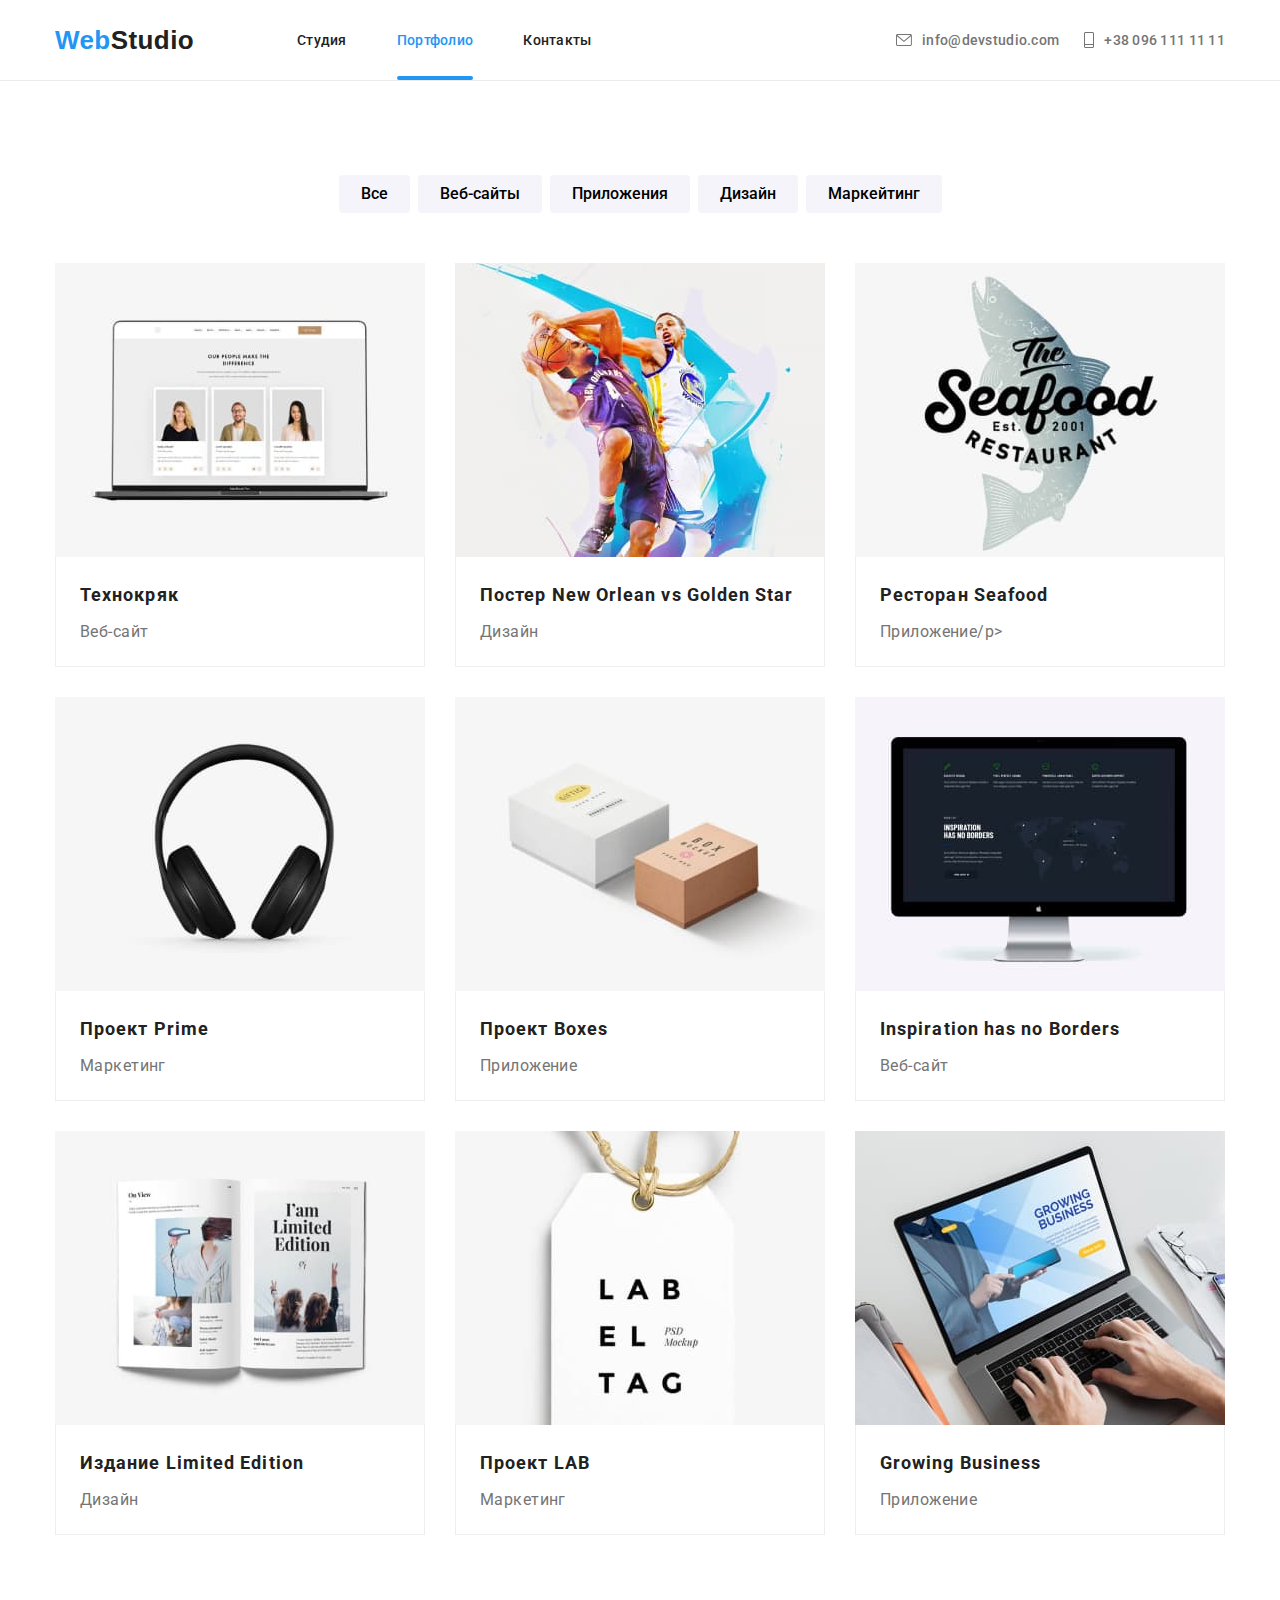
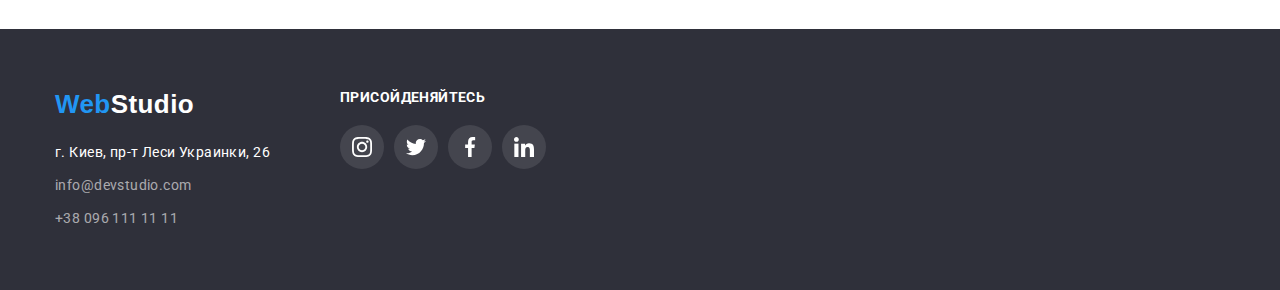
==== portfolio.html @ 555ea658 "Step 1" ====
<!DOCTYPE html>
<html lang="ru">

    <head>
        <meta charset="UTF-8">
        <meta http-equiv="X-UA-Compatible" content="IE=edge">
        <meta name="viewport" content="width=device-width, initial-scale=1.0">
        <link rel="stylesheet" href="css/modern-normalize.css">
        <link rel="stylesheet" href="css/style.css">
        <link
            href="https://fonts.googleapis.com/css2?family=Montserrat:wght@700&family=Roboto:wght@400;500;700;900&display=swap"
            rel="stylesheet">
        <title lang="en">Web Studio</title>
    </head>
    <body class="body">
        <header class="header">
            <div class="container header-box">
                <nav class="nav">
                    <a class="link logo nav-a" href="index.html" lang="en">Web<span class="header-span">Studio</span></a>
                    <ul class="list nav-list">
                        <li class="nav-item">
                            <a class="link nav-link " href="index.html">Студия</a>
                        </li>
                        <li class="nav-item">
                            <a class="link current nav-link " href="portfolio.html">Портфолио</a>
                        </li>
                        <li class="nav-item">
                            <a class="link nav-link " href="#">Контакты</a>
                        </li>
                    </ul>
                </nav>
                <ul class="list header-address">
                    <li class="header-address-item">
                        <a class="link header-contact  " href="mailto:info@devstudio.com">
                            <svg class="icon-mail" width="16" height="12">
                                <use href="images/icons.svg#icon-mail"></use>
                            </svg>
                            info@devstudio.com</a>
                    </li>
                    <li class="header-address-item">
                        <a class="link header-contact " href="tel:+380961111111">
                            <svg class="icon-tel" width="10" height="16">
                                <use href="images/icons.svg#icon-tel"></use>
                            </svg>
                            +38 096 111 11 11</a>
                    </li>
                </ul>
            </div>
        </header>
        <main class="portfolio">
            <div class="container">
                <h1 class="visually-hidden">Портфолио</h1>
                <ul class="list search-list">
                    <li class="search-item"><button class="search-btn" type="button">Все</button></li>
                    <li class="search-item"><button class="search-btn" type="button">Веб-сайты</button></li>
                    <li class="search-item"><button class="search-btn" type="button">Приложения</button></li>
                    <li class="search-item"><button class="search-btn" type="button">Дизайн</button></li>
                    <li class="search-item"><button class="search-btn" type="button">Маркейтинг</button></li>
                </ul>
            </div>
            <div class="container">
                <ul class="list product-list">
                    <li class="product-item">
                        <a class="product-link link" href="" target="_blank" rel="noreferrer noopener">
                            <div class="product-box-shadow">
                                <div class="product-description-box">
                                    <img class="product-img" width="370" src="images/portfolio_img.jpg" alt="ноутбук">
                                    <div class="product-description">
                                        <p class="product-description-text">Технокряк это современная площадка распространения коронавируса. Компании используют
                                            эту платформу для цифрового
                                            шпионажа и атак на защищённые сервера конкурентов.</p>
                                    </div>
                                </div>
                                <div class="product-title-box">
                                    <h2 class="product-title">Технокряк</h2>
                                    <p class="product-post-title">Веб-сайт</p>
                                </div>
                            </div>
                        </a>    
                    </li>
                    <li class="product-item">
                        <a class="product-link link" href="" target="_blank" rel="noreferrer noopener">
                            <div class="product-box-shadow">
                                <div class="product-description-box">
                                    <img class="product-img" width="370" src="images/portfolio_img2.jpg" alt="два баскетболиста">   
                                    <div class="product-description">
                                        <p class="product-description-text">
                                            Lorem ipsum dolor sit amet consectetur adipisicing elit. Sunt, non?
                                        </p>
                                    </div>
                                </div>
                                <div class="product-title-box">
                                    <h2 class="product-title">Постер New Orlean vs Golden Star</h2>
                                    <p class="product-post-title">Дизайн</p>
                                </div>
                            </div>
                        </a>
                    </li>
                    <li class="product-item">
                        <a class="product-link link" href="" target="_blank" rel="noreferrer noopener">
                            <div class="product-box-shadow">
                                <div class="product-description-box">
                                    <img class="product-img" width="370" src="images/portfolio_img3.jpg" alt="эмблема в форме рыбы с названием ресторана">
                                    <div class="product-description">
                                        <p class="product-description-text">
                                            Lorem ipsum dolor, sit amet consectetur adipisicing elit. Modi, vel!
                                        </p>
                                    </div>
                                </div>
                                <div class="product-title-box">
                                    <h2 class="product-title">Ресторан Seafood</h2>
                                    <p class="product-post-title">Приложение/p>
                                </div>
                            </div>
                        </a>
                    </li>
                    <li class="product-item">
                        <a class="product-link link" href="" target="_blank" rel="noreferrer noopener">
                            <div class="product-box-shadow">
                                <div class="product-description-box">
                                    <img class="product-img" width="370" src="images/portfolio_img4.jpg" alt="наушники">
                                    <div class="product-description">
                                        <p class="product-description-text">
                                            Lorem ipsum dolor, sit amet consectetur adipisicing elit. Doloremque, atque?
                                        </p>
                                    </div>
                                </div>
                                <div class="product-title-box">
                                    <h2 class="product-title">Проект Prime</h2>
                                    <p class="product-post-title">Маркетинг</p>
                                </div>
                            </div>
                        </a>
                    </li>
                    <li class="product-item">
                        <a class="product-link link" href="" target="_blank" rel="noreferrer noopener">
                            <div class="product-box-shadow">
                                <div class="product-description-box">
                                    <img class="product-img" width="370" src="images/portfolio_img5.jpg" alt="два кубика">
                                    <div class="product-description">
                                        <p class="product-description-text">
                                            Lorem ipsum dolor sit amet consectetur, adipisicing elit. Saepe excepturi fugit enim,
                                             similique incidunt earum suscipit ipsam recusandae officiis accusamus.
                                        </p>
                                    </div>
                                </div>
                                <div class="product-title-box">
                                    <h2 class="product-title">Проект Boxes</h2>
                                    <p class="product-post-title">Приложение</p>
                                </div>
                            </div>
                        </a>
                    </li>
                    <li class="product-item">
                        <a class="product-link link" href="" target="_blank" rel="noreferrer noopener">
                            <div class="product-box-shadow">
                                <div class="product-description-box">
                                    <img class="product-img" width="370" src="images/portfolio_img6.jpg" alt="экран компьютера">
                                    <div class="product-description">
                                        <p class="product-description-text">
                                            Lorem ipsum dolor sit, amet consectetur adipisicing elit. Architecto, porro.
                                        </p>
                                    </div>
                                </div>
                                <div class="product-title-box">
                                    <h2 class="product-title" lang="en">Inspiration has no Borders</h2>
                                    <p class="product-post-title">Веб-сайт</p>
                                </div>
                            </div>
                        </a>
                    </li>
                    <li class="product-item">
                        <a class="product-link link" href="" target="_blank" rel="noreferrer noopener">
                            <div class="product-box-shadow">
                                <div class="product-description-box">
                                    <img class="product-img" width="370" src="images/portfolio_img7.jpg" alt="журнал">
                                    <div class="product-description">
                                        <p class="product-description-text">
                                            Lorem ipsum dolor sit amet consectetur adipisicing elit. Odio, atque?
                                        </p>
                                    </div>
                                </div>
                                <div class="product-title-box">
                                    <h2 class="product-title">Издание Limited Edition</h2>
                                    <p class="product-post-title">Дизайн</p>
                                </div>
                            </div> 
                        </a>
                    </li>
                    <li class="product-item">
                        <a class="product-link link" href="" target="_blank" rel="noreferrer noopener">
                            <div class="product-box-shadow">
                                <div class="product-description-box">
                                    <img class="product-img" width="370" src="images/portfolio_img8.jpg" alt="вкладыш">
                                    <div class="product-description">
                                        <p class="product-description-text">
                                            Lorem ipsum dolor sit, amet consectetur adipisicing elit. Earum, dolor.
                                        </p>
                                    </div>
                                </div>
                                <div class="product-title-box">
                                    <h2 class="product-title">Проект LAB</h2>
                                    <p class="product-post-title">Маркетинг</p>
                                </div>
                            </div>
                        </a>
                    </li>
                    <li class="product-item">
                        <a class="product-link link" href="" target="_blank" rel="noreferrer noopener">
                            <div class="product-box-shadow">
                                <div class="product-description-box">
                                    <img class="product-img" width="370" src="images/portfolio_img9.jpg" alt="ноутбук">
                                    <div class="product-description">
                                        <p class="product-description-text">
                                            Lorem ipsum dolor, sit amet consectetur 
                                            adipisicing elit. Quo totam voluptate qui 
                                            porro, libero sequi placeat. Eum maiores at neque 
                                            dolores quae quibusdam accusamus explicabo quas voluptas 
                                            odit quis veniam veritatis iste, ut eius nesciunt, nihil 
                                            atque laudantium non accusantium voluptatum ratione 
                                            dolore! Totam, ratione qui! Sequi ducimus temporibus 
                                            eaque consequatur quasi aliquid expedita. Soluta sunt 
                                            laborum veniam ipsa iste nesciunt, officiis facilis autem 
                                            dolorem provident.
                                        </p>                              
                                    </div>
                                </div>
                                <div class="product-title-box">
                                    <h2 class="product-title" lang="en">Growing Business</h2>
                                    <p class="product-post-title">Приложение</p>
                                </div>
                            </div> 
                        </a>
                    </li>
                </ul>
            </div>
        </main>
        <footer class="footer">
            <div class="container footer-box">
                <div class="social-box">
                    <h2 class="social-title">Присойденяйтесь</h2>
                    <ul class="social-list list">
                        <li class="social-item">
                            <a href="" class="social-link" target="_blank" rel="noreferrer noopener">
                                <div class="social-icon-box">
                                    <svg class="social-icon">
                                        <use href="images/icons.svg#icon-instagram-2-1"></use>
                                    </svg>
                                </div>
                            </a>
                        </li>
                        <li class="social-item">
                            <a href="" class="social-link" target="_blank" rel="noreferrer noopener">
                                <div class="social-icon-box">
                                    <svg class="social-icon">
                                        <use href="images/icons.svg#icon-twitter-1"></use>
                                    </svg>
                                </div>
                            </a>
                        </li>
                        <li class="social-item">
                            <a href="" class="social-link" target="_blank" rel="noreferrer noopener">
                                <div class="social-icon-box">
                                    <svg class="social-icon">
                                        <use href="images/icons.svg#icon-facebook-1"></use>
                                    </svg>
                                </div>
                            </a>
                        </li>
                        <li class="social-item">
                            <a href="" class="social-link" target="_blank" rel="noreferrer noopener">
                                <div class="social-icon-box">
                                    <svg class="social-icon">
                                        <use href="images/icons.svg#icon-linkedin-1"></use>
                                    </svg>
                                </div>
                            </a>
                        </li>
                    </ul>
                </div>
                <div class="address-box">
                    <a class="link logo footer-a" href="index.html" lang="en">Web<span class="footer-span">Studio</span></a>
                    <address class="address">
                        <ul class="list address-list">
                            <li class="address-item"><a class="link address-link"
                                    href="https://www.google.com/maps/place/%D0%B1%D1%83%D0%BB.+%D0%9B%D0%B5%D1%81%D0%B8+%D0%A3%D0%BA%D1%80%D0%B0%D0%B8%D0%BD%D0%BA%D0%B8,+26,+%D0%9A%D0%B8%D0%B5%D0%B2,+02000/@50.4265807,30.5361971,17z/data=!4m13!1m7!3m6!1s0x40d4cf0e033ecbe9:0x57a4dffefec77da0!2z0LHRg9C7LiDQm9C10YHQuCDQo9C60YDQsNC40L3QutC4LCAyNiwg0JrQuNC10LIsIDAyMDAw!3b1!8m2!3d50.4265807!4d30.5383858!3m4!1s0x40d4cf0e033ecbe9:0x57a4dffefec77da0!8m2!3d50.4265807!4d30.5383858"
                                    target="_blank" rel="noreferrer noopener">г. Киев, пр-т Леси Украинки, 26</a></li>
                            <li class="address-item"><a class="link address-contact"
                                    href="mailto:info@devstudio.com">info@devstudio.com</a>
                            </li>
                            <li class="address-item"><a class="link address-contact" href="tel:+380961111111">+38 096 111 11
                                    11</a></li>
                        </ul>
                    </address>
                </div>
            </div>
        </footer>
    </body>
</html>
---- css/style.css ----
:root {
  --brand-color: #2196f3;
  --first-color: #ffffff;
  --second-color: #757575;
  --third-color: #212121;
  --icon-color: #afb1b8;
  --bg-color: #f5f4fa;
  --btn-hover: #188ce8;
}
body {
  font-family: 'Roboto', sans-serif;
  color: var(--third-color);
  font-size: 14px;
  font-weight: normal;
  letter-spacing: 0.03em;
}
body::-webkit-scrollbar {
  width: 10px;
}

body::-webkit-scrollbar-track {
  box-shadow: inset 0 0 6px rgba(0, 0, 0, 0.8);
}

body::-webkit-scrollbar-thumb {
  background-color: var(--second-color);
  outline: 1px solid var(--second-color);
}
p,
h1,
h2,
h3,
h4,
h5,
h6 {
  margin: 0;
}
ul {
  margin: 0;
  padding: 0;
}
img {
  display: block;
}
button {
  cursor: pointer;
}
.link {
  text-decoration: none;
}
.list {
  list-style: none;
}
.container {
  width: 1200px;
  padding-left: 15px;
  padding-right: 15px;
  margin: 0 auto;
}
.visually-hidden {
  position: absolute;
  white-space: nowrap;
  width: 1px;
  height: 1px;
  overflow: hidden;
  border: 0;
  padding: 0;
  clip: rect(0 0 0 0);
  clip-path: inset(50%);
  margin: -1px;
}
.logo {
  font-family: 'Raleway', sans-serif;
  font-style: normal;
  font-weight: bold;
  font-size: 26px;
  line-height: calc(31 / 26);
  color: var(--brand-color);
}
.title {
  font-size: 36px;
  line-height: calc(42 / 36);
  text-align: center;
}

/*--------------BACKDROP------------*/
.backdrop {
  width: 100vw;
  height: 100vh;
  background: rgba(0, 0, 0, 0.2);
  position: fixed;
  top: 0;
  transition: opacity 666ms 250ms, visibility 666ms 250ms;
}
.modal {
  width: 528px;
  min-height: 581px;
  background: #ffffff;
  box-shadow: 0px 1px 3px rgba(0, 0, 0, 0.12), 0px 1px 1px rgba(0, 0, 0, 0.14),
    0px 2px 1px rgba(0, 0, 0, 0.2);
  border-radius: 4px;
  position: absolute;
  top: 50%;
  left: 50%;
  transform: translate(-50%, -50%) scale(1) rotate(0);
  transition-property: transform babackground;
  transition-duration: 500ms;
  transition-delay: 250ms;
  padding: 40px;
}
.backdrop.is-hidden .modal {
  transform: translate(-50%, -250%) scale(0.3) rotate(90deg);
  background: var(--brand-color);
}
.modal-btn {
  background-color: transparent;
  border: 1px solid rgba(0, 0, 0, 0.1);
  box-sizing: border-box;
  width: 30px;
  height: 30px;
  border-radius: 50%;
  position: absolute;
  top: 8px;
  right: 8px;
  display: flex;
  justify-content: center;
  align-items: center;
}
.modal-icon-close {
  height: 18px;
  width: 18px;
}
.is-hidden {
  visibility: hidden;
  opacity: 0;
  pointer-events: none;
}
.modal-title {
  font-weight: bold;
  font-size: 20px;
  line-height: calc(23 / 20);
  text-align: center;
  color: var(--third-color);
  margin-bottom: 12px;
}
.form-input {
  width: 100%;
  height: 40px;
  margin-bottom: 10px;
  border: 1px solid rgba(33, 33, 33, 0.2);
  box-sizing: border-box;
  border-radius: 4px;
}
.form-textarea {
  border: 1px solid rgba(33, 33, 33, 0.2);
  box-sizing: border-box;
  border-radius: 4px;
  width: 100%;
  height: 120px;
  padding: 12px 16px;
  margin-bottom: 20px;
}
.form-name {
  font-size: 12px;
  line-height: calc(14 / 12);
  letter-spacing: 0.01em;
  color: var(--second-color);
}
.form-checkbox {
  font-size: 14px;
  line-height: calc(24 / 14);
  color: var(--second-color);
  display: flex;
  justify-content: center;
  align-items: center;
}
.form-input-checkbox {
  width: 16px;
  height: 15px;
  margin-right: 9px;
}
.form-link {
  color: var(--brand-color);
  margin-left: 5px;
  text-decoration: underline;
}
.form-btn-box {
  display: flex;
  justify-content: center;
  margin-top: 30px;
}
.form-btn {
  background: var(--brand-color);
  box-shadow: 0px 4px 4px rgba(0, 0, 0, 0.15);
  border-radius: 4px;
  font-weight: bold;
  font-size: 16px;
  line-height: calc(30 / 16);
  letter-spacing: 0.06em;
  color: var(--first-color);
  width: 200px;
  height: 50px;
  border: none;
  transition: box-shadow 250ms cubic-bezier(0.4, 0, 0.2, 1),
    background 250ms cubic-bezier(0.4, 0, 0.2, 1);
}
.form-btn:hover,
.form-btn:focus {
  background: var(--btn-hover);
}
/*---------------HEADER--------------*/
.header {
  border-bottom: 1px solid #ececec;
}
.header-box {
  display: flex;
  justify-content: space-between;
}
.nav {
  display: flex;
  align-items: center;
}
.nav-a {
  padding: 24px 78px 24px 0;
}
.header-span {
  color: var(--third-color);
}
.nav-list {
  display: flex;
}
.nav-link {
  color: inherit;
  font-weight: 500;
  line-height: calc(16 / 14);
  letter-spacing: 0.02em;
  padding: 32px 25px;
  transition: color 250ms cubic-bezier(0.4, 0, 0.2, 1);
}
.nav-link:focus,
.nav-link:hover {
  color: var(--brand-color);
}
.header-address {
  display: flex;
  align-items: center;
}
.header-contact {
  font-weight: 500;
  line-height: calc(16 / 14);
  letter-spacing: 0.02em;
  color: var(--second-color);
  padding: 32px 25px;
  display: flex;
  align-items: center;
  transition: color 250ms cubic-bezier(0.4, 0, 0.2, 1);
}
.header-contact:last-child {
  padding: 32px 0 32px 25px;
}
.header-contact:hover,
.header-contact:focus {
  color: var(--brand-color);
}
.icon-tel,
.icon-mail {
  fill: currentColor;
  margin-right: 10px;
}
.current {
  position: relative;
  color: var(--brand-color);
}
.current::after {
  content: '';
  position: absolute;
  height: 4px;
  width: calc(100% - 50px);
  background: var(--brand-color);
  left: 25px;
  bottom: 0;
  border-radius: 2px;
}

/*-------------address------------*/
.footer {
  background: #2f303a;
}
.footer-box {
  display: flex;
  padding-top: 60px;
  padding-bottom: 60px;
  flex-direction: row-reverse;
  justify-content: flex-end;
}
.address-box {
  display: flex;
  flex-direction: column;
  margin-right: 70px;
}
.footer-span {
  color: var(--first-color);
}
.address-item:not(:last-child) {
  margin-bottom: 9px;
}
.address-item:first-child {
  margin-top: 20px;
}
.address-link {
  font-family: inherit;
  font-style: normal;
  line-height: calc(24 / 14);
  color: var(--first-color);
}
.address-contact {
  font-family: Roboto;
  font-style: normal;
  line-height: calc(24 / 14);
  color: rgba(255, 255, 255, 0.6);
}
.social-title {
  font-size: 14px;
  line-height: calc(16 / 14);
  text-transform: uppercase;
  color: var(--first-color);
  margin-bottom: 20px;
}
.social-list {
  display: flex;
}
.social-item:not(:last-child) {
  margin-right: 10px;
}
.social-link {
  background-color: rgba(255, 255, 255, 0.1);
  transition: background 250ms cubic-bezier(0.4, 0, 0.2, 1);
}
.social-link:hover,
.social-link:focus {
  background-color: var(--brand-color);
}
.social-icon-box {
  height: 44px;
  width: 44px;
  border-radius: 50%;
  background-color: inherit;
  display: flex;
  justify-content: center;
  align-items: center;
}
.social-icon {
  height: 20px;
  width: 20px;
  fill: var(--first-color);
}
/*---------------INDEX.HTML-----*/

/*---------------Hero-----*/
.hero {
  background-color: #e5e5e5;
  background-image: linear-gradient(rgba(47, 48, 58, 0.4), rgba(47, 48, 58, 0.4)),
    url('../images/hero-bg.jpg');
  background-repeat: no-repeat;
  background-position: center;
  background-size: cover;
  max-width: 1600px;
  margin: 0 auto;
}
.hero-box {
  display: flex;
  flex-direction: column;
  justify-content: center;
  align-items: center;
  padding-top: 200px;
  padding-bottom: 200px;
}
.hero-title {
  font-weight: 900;
  font-size: 44px;
  line-height: calc(60 / 44);
  text-align: center;
  letter-spacing: 0.06em;
  text-transform: uppercase;
  color: var(--first-color);
  width: 700px;
  height: 120px;
  margin-bottom: 30px;
}
.hero-btn {
  background: var(--brand-color);
  box-shadow: 0px 4px 4px rgba(0, 0, 0, 0.15);
  border-radius: 4px;
  font-weight: bold;
  font-size: 16px;
  line-height: calc(30 / 16);
  letter-spacing: 0.06em;
  color: var(--first-color);
  width: 200px;
  height: 50px;
  border: none;
  transition: box-shadow 250ms cubic-bezier(0.4, 0, 0.2, 1),
    background 250ms cubic-bezier(0.4, 0, 0.2, 1);
}
.hero-btn:hover,
.hero-btn:focus {
  background: var(--btn-hover);
}

/*---------------benefits-----*/
.benefits-list {
  display: flex;
  flex-wrap: wrap;
  padding-top: 94px;
  margin-left: -30px;
  padding-bottom: 94px;
}
.benefits-box {
  height: 120px;
  background-color: var(--bg-color);
  border-radius: 4px;
  flex-basis: calc(100% / 4 - 30px);
  display: flex;
  justify-content: center;
  align-items: center;
  margin-bottom: 30px;
}
.benefits-icon {
  width: 70px;
  height: 70px;
}
.benefits-item {
  margin-left: 30px;
  flex-basis: calc(100% / 4 - 30px);
}
.benefits-title {
  font-size: 14px;
  line-height: calc(16 / 14);
  text-transform: uppercase;
  margin-bottom: 10px;
}
.benefits-text {
  line-height: calc(24 / 14);
}

/*---------------about-----*/
.about-list {
  display: flex;
  flex-wrap: wrap;
  margin-left: -30px;
}
.about-item {
  margin-left: 30px;
  flex-basis: calc(100% / 3 - 30px);
  margin-top: 50px;
  margin-bottom: 94px;
  position: relative;
}
.about-list-title {
  line-height: calc(16 / 14);
  text-align: center;
  text-transform: uppercase;
  color: var(--first-color);
  background: rgba(47, 48, 58, 0.8);
  padding: 27px;
  width: 100%;
  position: absolute;
  bottom: 0;
}
/*---------------team-----*/
.team {
  background: var(--bg-color);
}
.team-box {
  padding: 94px 15px;
}
.team-list {
  display: flex;
  flex-wrap: wrap;
  margin-left: -30px;
}
.team-item {
  background: var(--first-color);
  box-shadow: 0px 1px 3px rgba(0, 0, 0, 0.12), 0px 1px 1px rgba(0, 0, 0, 0.14),
    0px 2px 1px rgba(0, 0, 0, 0.2);
  border-radius: 0px 0px 4px 4px;
  flex-basis: calc(100% / 4 - 30px);
  margin-top: 50px;
  margin-left: 30px;
}
.team-text {
  margin-top: 30px;
  margin-bottom: 16px;
}
.team-list-title {
  font-weight: 500;
  font-size: 16px;
  line-height: calc(19 / 16);
  text-align: center;
  margin-bottom: 10px;
}
.team-list-text {
  font-size: 16px;
  line-height: calc(19 / 16);
  text-align: center;
  color: var(--second-color);
}
.team-contact-list {
  display: flex;
  justify-content: center;
  align-items: center;
  margin-bottom: 30px;
}
.team-contact-link {
  background: var(--first-color);
  color: var(--icon-color);
  transition: color 250ms cubic-bezier(0.4, 0, 0.2, 1),
    background 250ms cubic-bezier(0.4, 0, 0.2, 1);
}
.team-contact-link:hover,
.team-contact-link:focus {
  color: var(--first-color);
  background-color: var(--brand-color);
}
.team-contact-item:not(:last-child) {
  margin-right: 10px;
}
.team-contact-box {
  height: 44px;
  width: 44px;
  border-radius: 50%;
  background-color: inherit;
  color: inherit;
  display: flex;
  justify-content: center;
  align-items: center;
}
.team-contact-icon {
  height: 20px;
  width: 20px;
  fill: currentColor;
}
/*--------------Clients-----------*/
.clients-box {
  padding: 94px 15px;
}
.clients-list {
  display: flex;
  justify-content: center;
  align-items: center;
  flex-wrap: wrap;
  margin-top: 50px;
}
.clients-item:not(:last-child) {
  margin-right: 30px;
}
.clients-link {
  color: var(--icon-color);
  transition: color 250ms cubic-bezier(0.4, 0, 0.2, 1);
}
.clients-link:focus,
.clients-link:hover {
  color: var(--brand-color);
}
.clients-list-box {
  height: 92px;
  width: 170px;
  border: 1px solid currentColor;
  box-sizing: border-box;
  border-radius: 4px;
  display: flex;
  justify-content: center;
  align-items: center;
}
.clients-icon {
  height: 160px;
  width: 160px;
  fill: currentColor;
}
/*---------------PORTFOLIO.HTML-----*/

/*---------------Hero-----*/
.search-list {
  display: flex;
  padding: 94px 0 50px 0;
  justify-content: center;
}
.search-item:not(:last-child) {
  margin-right: 8px;
}
.search-btn {
  background: var(--bg-color);
  border-radius: 4px;
  font-weight: 500;
  font-size: 16px;
  line-height: calc(26 / 16);
  text-align: center;
  border: none;
  padding: 6px 22px;
  transition: color 250ms cubic-bezier(0.4, 0, 0.2, 1),
    box-shadow 250ms cubic-bezier(0.4, 0, 0.2, 1), background 250ms cubic-bezier(0.4, 0, 0.2, 1);
}
.search-btn:hover,
.search-btn:focus {
  background: var(--brand-color);
  box-shadow: 0px 3px 1px rgba(0, 0, 0, 0.1), 0px 1px 2px rgba(0, 0, 0, 0.08),
    0px 2px 2px rgba(0, 0, 0, 0.12);
  color: var(--first-color);
}
.product-list {
  display: flex;
  flex-wrap: wrap;
  margin-left: -30px;
  margin-top: -30px;
  padding-bottom: 94px;
}
.product-item {
  flex-basis: calc(100% / 3 - 30px);
  margin-top: 30px;
  margin-left: 30px;
}
.product-link {
  transition: box-shadow 250ms cubic-bezier(0.4, 0, 0.2, 1);
}
.product-link:hover,
.product-link:focus {
  box-shadow: 0px 1px 1px rgba(0, 0, 0, 0.12), 0px 4px 4px rgba(0, 0, 0, 0.06),
    1px 4px 6px rgba(0, 0, 0, 0.16);
}
.product-box-shadow {
  box-shadow: inherit;
}
.product-title-box {
  border-bottom: 1px solid #eeeeee;
  border-right: 1px solid #eeeeee;
  border-left: 1px solid #eeeeee;
  box-sizing: content-box;
  padding: 20px 24px 19px 24px;
}
.product-title {
  font-size: 18px;
  line-height: calc(36 / 18);
  letter-spacing: 0.06em;
  margin-bottom: 4px;
  color: var(--third-color);
}
.product-post-title {
  font-size: 16px;
  line-height: calc(30 / 16);
  color: var(--second-color);
}
.product-description-box {
  position: relative;
  overflow: hidden;
}
.product-description {
  position: absolute;
  top: 0;
  padding: 24px 24px;
  height: 100%;
  width: 100%;
  overflow: auto;
  background-color: rgba(33, 150, 243, 0.9);
  display: flex;
  justify-content: center;
  transform: translateY(100%);
  transition: transform 250ms cubic-bezier(0.4, 0, 0.2, 1);
}
.product-description-text {
  font-size: 18px;
  line-height: calc(28 / 18);
  color: var(--first-color);
}
.product-link:hover .product-description {
  transform: translateY(0);
}
.product-description::-webkit-scrollbar {
  width: 10px;
}

.product-description::-webkit-scrollbar-track {
  box-shadow: inset 0 0 6px rgba(0, 0, 0, 0.8);
}

.product-description::-webkit-scrollbar-thumb {
  background-color: var(--brand-color);
  outline: 1px solid var(--second-color);
}
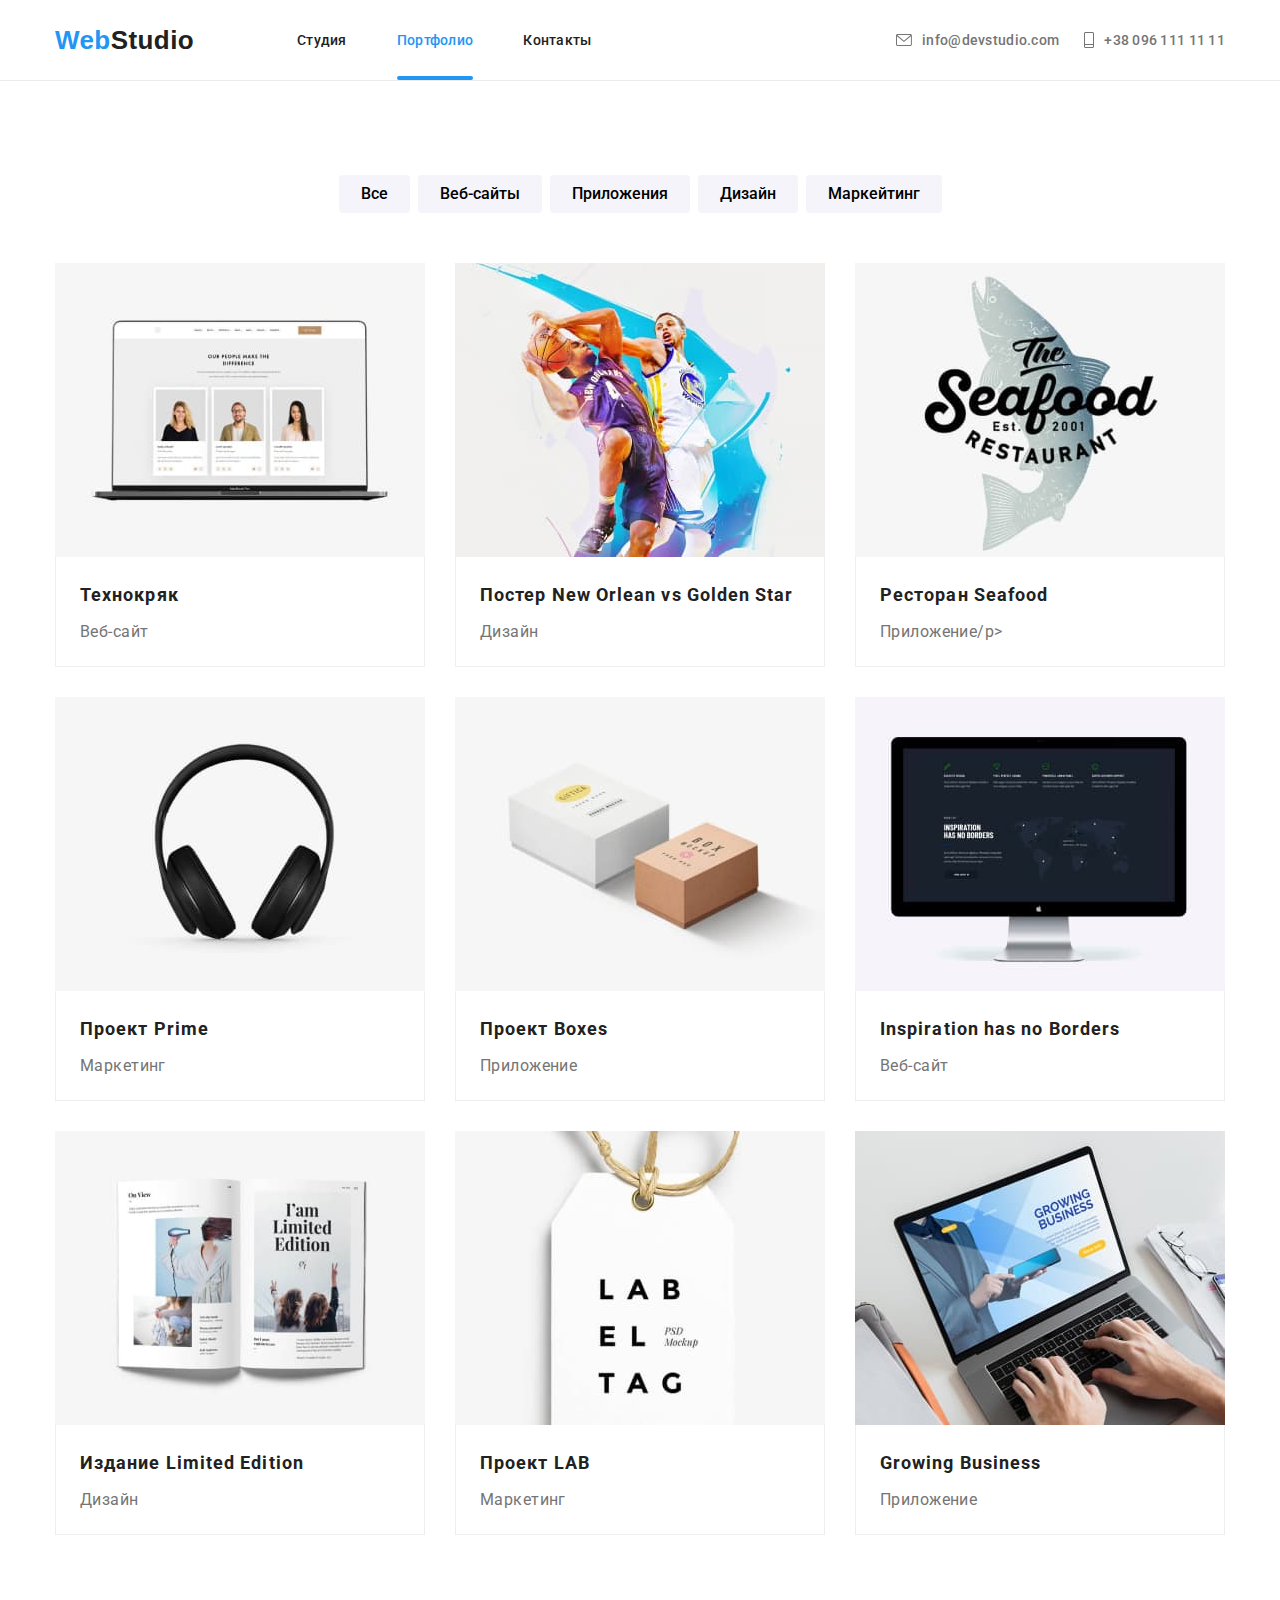
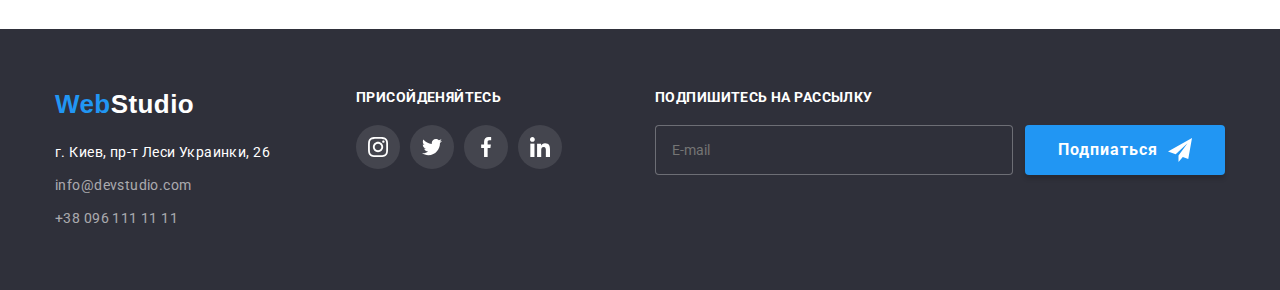
==== commit 0e8017cd: "все готово" ====
--- a/portfolio.html
+++ b/portfolio.html
@@ -237,6 +237,17 @@
         </main>
         <footer class="footer">
             <div class="container footer-box">
+                <div class="subscription-box">
+                    <h2 class="subscription-title">Подпишитесь на рассылку</h2>
+                    <form class="subscription-form">
+                        <input class="subscription-input" type="email" name="user-email" required placeholder="E-mail">
+                        <button class="subscription-btn btn" type="submit">Подпиаться
+                            <svg class="subscription-icon">
+                                <use href="images/icons.svg#icon-send"></use>
+                            </svg>
+                        </button>
+                    </form>
+                </div>
                 <div class="social-box">
                     <h2 class="social-title">Присойденяйтесь</h2>
                     <ul class="social-list list">
--- a/css/style.css
+++ b/css/style.css
@@ -81,6 +81,25 @@
   font-size: 36px;
   line-height: calc(42 / 36);
   text-align: center;
+}
+.btn {
+  background: var(--brand-color);
+  box-shadow: 0px 4px 4px rgba(0, 0, 0, 0.15);
+  border-radius: 4px;
+  font-weight: bold;
+  font-size: 16px;
+  line-height: calc(30 / 16);
+  letter-spacing: 0.06em;
+  color: var(--first-color);
+  width: 200px;
+  height: 50px;
+  border: none;
+  transition: box-shadow 250ms cubic-bezier(0.4, 0, 0.2, 1),
+    background 250ms cubic-bezier(0.4, 0, 0.2, 1);
+}
+.btn:hover,
+.btn:focus {
+  background: var(--btn-hover);
 }
 
 /*--------------BACKDROP------------*/
@@ -125,10 +144,16 @@
   display: flex;
   justify-content: center;
   align-items: center;
+  color: var(--third-color);
+}
+.modal-btn:hover,
+.modal-btn:focus {
+  color: var(--brand-color);
 }
 .modal-icon-close {
   height: 18px;
   width: 18px;
+  fill: currentColor;
 }
 .is-hidden {
   visibility: hidden;
@@ -143,28 +168,79 @@
   color: var(--third-color);
   margin-bottom: 12px;
 }
-.form-input {
+.form-input,
+.form-textarea {
   width: 100%;
-  height: 40px;
-  margin-bottom: 10px;
   border: 1px solid rgba(33, 33, 33, 0.2);
   box-sizing: border-box;
   border-radius: 4px;
+  font-size: 14px;
+  line-height: calc(16 / 14);
+  letter-spacing: 0.01em;
+  color: var(--third-color);
+  outline: none;
+  transition: border-color 250ms cubic-bezier(0.4, 0, 0.2, 1);
+}
+.form-input {
+  height: 40px;
+  margin-bottom: 10px;
+  padding-left: 42px;
 }
 .form-textarea {
-  border: 1px solid rgba(33, 33, 33, 0.2);
-  box-sizing: border-box;
-  border-radius: 4px;
-  width: 100%;
   height: 120px;
   padding: 12px 16px;
   margin-bottom: 20px;
+  resize: none;
+}
+.form-textarea::placeholder {
+  color: rgba(117, 117, 117, 0.5);
+}
+.form-textarea::-webkit-scrollbar {
+  width: 10px;
+}
+
+.form-textarea::-webkit-scrollbar-track {
+  box-shadow: inset 0 0 6px rgba(0, 0, 0, 0.8);
+}
+
+.form-textarea::-webkit-scrollbar-thumb {
+  background-color: var(--brand-color);
+  outline: 1px solid var(--second-color);
+}
+.form-input:hover,
+.form-textarea:hover,
+.form-input:focus,
+.form-textarea:focus {
+  border-color: var(--brand-color);
 }
 .form-name {
   font-size: 12px;
   line-height: calc(14 / 12);
   letter-spacing: 0.01em;
   color: var(--second-color);
+  display: block;
+  margin-bottom: 4px;
+}
+.form-icon {
+  width: 18px;
+  height: 18px;
+  position: absolute;
+  left: 53px;
+  fill: var(--third-color);
+  transition: color 250ms cubic-bezier(0.4, 0, 0.2, 1);
+}
+.form-input:focus + .form-icon,
+.form-input:hover + .form-icon {
+  fill: var(--brand-color);
+}
+.form-icon-person {
+  top: 102px;
+}
+.form-icon-phone {
+  top: 170px;
+}
+.form-icon-email {
+  top: 238px;
 }
 .form-checkbox {
   font-size: 14px;
@@ -174,10 +250,30 @@
   justify-content: center;
   align-items: center;
 }
-.form-input-checkbox {
+.checkbox-span {
+  border: 2px solid var(--third-color);
+  border-radius: 2px;
+  box-sizing: border-box;
+  display: flex;
+  justify-content: center;
+  align-items: center;
   width: 16px;
   height: 15px;
-  margin-right: 9px;
+  margin-right: 7px;
+  transition: background-color 250ms cubic-bezier(0.4, 0, 0.2, 1);
+}
+.checkbox-icon {
+  fill: transparent;
+  width: 16px;
+  height: 15px;
+  transition: fill 250ms cubic-bezier(0.4, 0, 0.2, 1);
+}
+.form-input-checkbox:checked + .form-checkbox .checkbox-span {
+  border: none;
+  background-color: var(--brand-color);
+}
+.form-input-checkbox:checked + .form-checkbox .checkbox-icon {
+  fill: var(--first-color);
 }
 .form-link {
   color: var(--brand-color);
@@ -188,25 +284,6 @@
   display: flex;
   justify-content: center;
   margin-top: 30px;
-}
-.form-btn {
-  background: var(--brand-color);
-  box-shadow: 0px 4px 4px rgba(0, 0, 0, 0.15);
-  border-radius: 4px;
-  font-weight: bold;
-  font-size: 16px;
-  line-height: calc(30 / 16);
-  letter-spacing: 0.06em;
-  color: var(--first-color);
-  width: 200px;
-  height: 50px;
-  border: none;
-  transition: box-shadow 250ms cubic-bezier(0.4, 0, 0.2, 1),
-    background 250ms cubic-bezier(0.4, 0, 0.2, 1);
-}
-.form-btn:hover,
-.form-btn:focus {
-  background: var(--btn-hover);
 }
 /*---------------HEADER--------------*/
 .header {
@@ -297,6 +374,7 @@
   display: flex;
   flex-direction: column;
   margin-right: 70px;
+  width: 231px;
 }
 .footer-span {
   color: var(--first-color);
@@ -353,6 +431,41 @@
   height: 20px;
   width: 20px;
   fill: var(--first-color);
+}
+.subscription-box {
+  margin-left: 93px;
+}
+.subscription-title {
+  font-size: 14px;
+  line-height: calc(16 / 14);
+  text-transform: uppercase;
+  color: var(--first-color);
+  margin-bottom: 20px;
+}
+.subscription-form {
+  display: flex;
+}
+.subscription-input {
+  height: 50px;
+  border: 1px solid rgba(255, 255, 255, 0.3);
+  box-sizing: border-box;
+  background: #2f303a;
+  border-radius: 4px;
+  margin-right: 12px;
+  width: 358px;
+  color: var(--first-color);
+  outline: none;
+  padding: 15px 16px;
+}
+.subscription-btn {
+  display: flex;
+  align-items: center;
+  justify-content: center;
+}
+.subscription-icon {
+  width: 24px;
+  height: 24px;
+  margin-left: 10px;
 }
 /*---------------INDEX.HTML-----*/
 
@@ -386,25 +499,6 @@
   width: 700px;
   height: 120px;
   margin-bottom: 30px;
-}
-.hero-btn {
-  background: var(--brand-color);
-  box-shadow: 0px 4px 4px rgba(0, 0, 0, 0.15);
-  border-radius: 4px;
-  font-weight: bold;
-  font-size: 16px;
-  line-height: calc(30 / 16);
-  letter-spacing: 0.06em;
-  color: var(--first-color);
-  width: 200px;
-  height: 50px;
-  border: none;
-  transition: box-shadow 250ms cubic-bezier(0.4, 0, 0.2, 1),
-    background 250ms cubic-bezier(0.4, 0, 0.2, 1);
-}
-.hero-btn:hover,
-.hero-btn:focus {
-  background: var(--btn-hover);
 }
 
 /*---------------benefits-----*/
